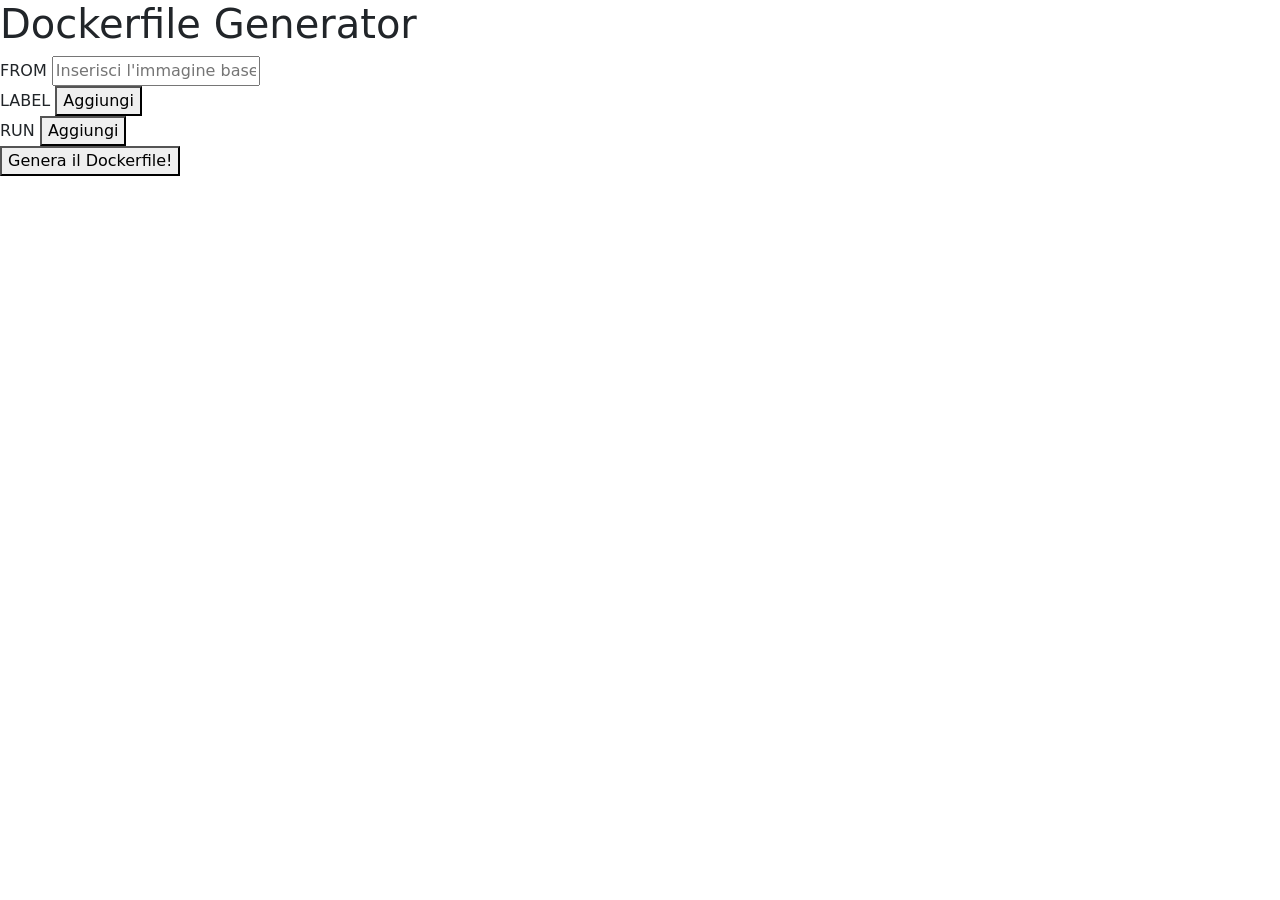
==== frontend/index.html @ 51da169c "Docker setup, base functions - Setup the docker container for the web-server. - Added the first base" ====
<!DOCTYPE html>
<html lang="it">

<head>
    <meta charset="utf-8" />
    <meta name="viewport" content="width=device-width, initial-scale=1" />
    <title>Dockerfile generator</title>

    <!-- CSS Bootstrap -->
    <link href="https://cdn.jsdelivr.net/npm/bootstrap@5.3.3/dist/css/bootstrap.min.css" rel="stylesheet"
        integrity="sha384-QWTKZyjpPEjISv5WaRU9OFeRpok6YctnYmDr5pNlyT2bRjXh0JMhjY6hW+ALEwIH" crossorigin="anonymous" />
</head>

<body>
    <h1>Dockerfile Generator</h1>
    <!-- TODO: cambiare localhost!!!-->
    <form id="dockerfileForm" method="POST" action="http://localhost:8080/DockerfileGenerator.php">

        <!-- FROM -->
        <div class="command">
            <label for="from">FROM </label>
            <input type="text" id="from" name="from" placeholder="Inserisci l'immagine base (es: ubuntu)" required>
            <br />
        </div>

        <!-- LABEL -->
        <div class="command" id="labelCommands">
            <label for="label">LABEL </label>
            <button id="addLabelbtn" type="button">Aggiungi</button><br>
        </div>

        <!-- RUN -->
        <div class="command" id="runCommands">
            <label for="run">RUN </label>
            <button id="addRunbtn" type="button">Aggiungi</button><br>
        </div>

        <!-- Conferma e submit -->
        <button type="submit">Genera il Dockerfile!</button>
    </form>

    <!-- jQuery -->
    <script src="https://code.jquery.com/jquery-3.6.0.min.js"></script>
    <!-- JS Bootstrap -->
    <script src="https://cdn.jsdelivr.net/npm/bootstrap@5.3.3/dist/js/bootstrap.bundle.min.js"
        integrity="sha384-YvpcrYf0tY3lHB60NNkmXc5s9fDVZLESaAA55NDzOxhy9GkcIdslK1eN7N6jIeHz"
        crossorigin="anonymous"></script>
    <!-- Gestione bottoni script -->
    <script src="script/buttonHandler.js"></script>
</body>

</html>
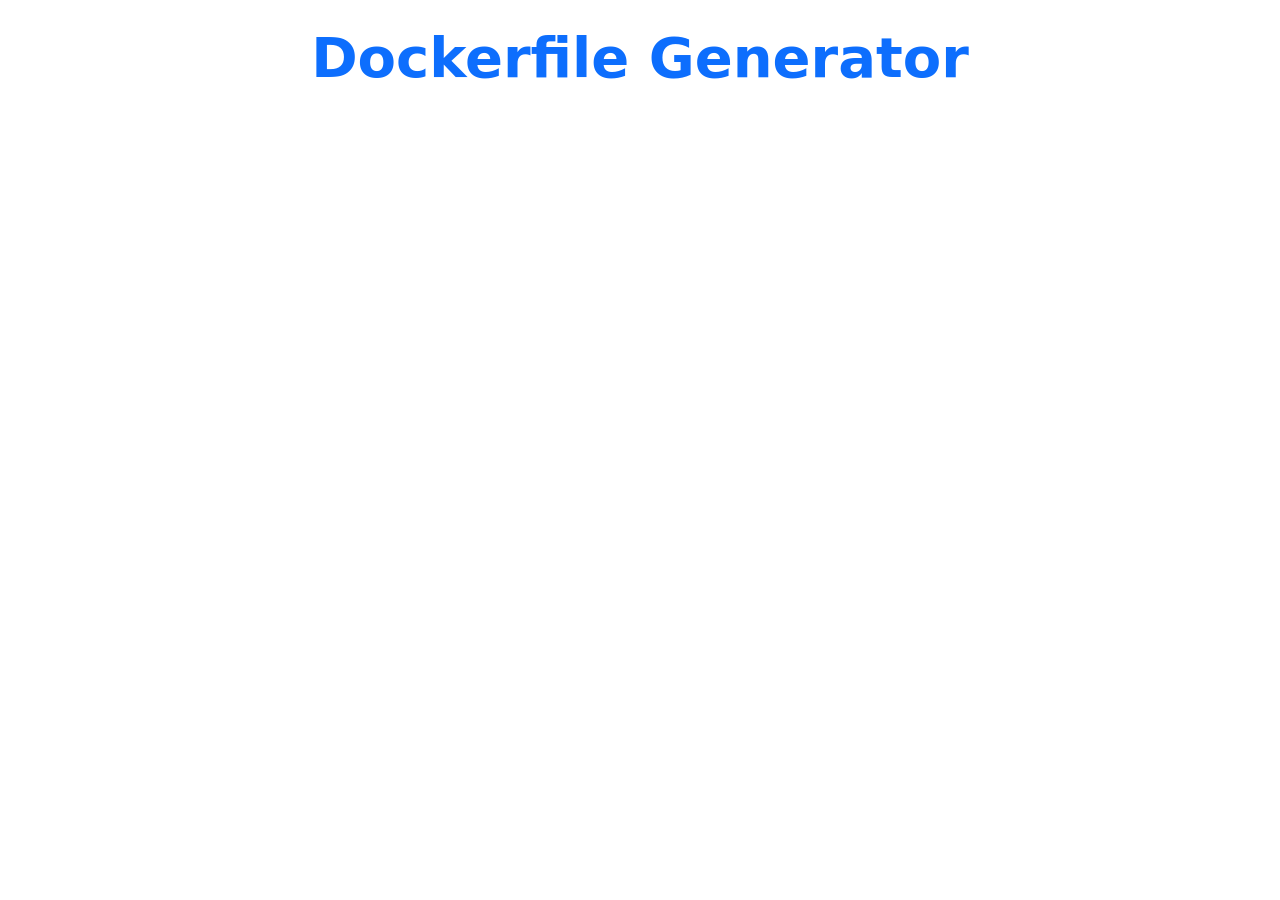
==== commit 65e1267b: "UI Enhancements, Additional Commands, and Code Modularization - Added CSS for Dockerfile generator p" ====
--- a/frontend/index.html
+++ b/frontend/index.html
@@ -9,35 +9,24 @@
     <!-- CSS Bootstrap -->
     <link href="https://cdn.jsdelivr.net/npm/bootstrap@5.3.3/dist/css/bootstrap.min.css" rel="stylesheet"
         integrity="sha384-QWTKZyjpPEjISv5WaRU9OFeRpok6YctnYmDr5pNlyT2bRjXh0JMhjY6hW+ALEwIH" crossorigin="anonymous" />
+    <!-- CSS dockerfile-generator -->
+    <link rel="stylesheet" href="css/dockerfile-gen-style.css">
 </head>
 
 <body>
-    <h1>Dockerfile Generator</h1>
-    <!-- TODO: cambiare localhost!!!-->
-    <form id="dockerfileForm" method="POST" action="http://localhost:8080/DockerfileGenerator.php">
 
-        <!-- FROM -->
-        <div class="command">
-            <label for="from">FROM </label>
-            <input type="text" id="from" name="from" placeholder="Inserisci l'immagine base (es: ubuntu)" required>
-            <br />
+    <div id="navbar-container"></div>
+
+    <div class="container mt-4 text-center">
+        <h1 class="display-4 title-text">Dockerfile Generator</h1>
+    </div>
+
+    <div class="container mt-4">
+        <div class="row">
+            <div class="col-md-6" id="form-container"></div>
+            <div class="col-md-6" id="preview-container"></div>
         </div>
-
-        <!-- LABEL -->
-        <div class="command" id="labelCommands">
-            <label for="label">LABEL </label>
-            <button id="addLabelbtn" type="button">Aggiungi</button><br>
-        </div>
-
-        <!-- RUN -->
-        <div class="command" id="runCommands">
-            <label for="run">RUN </label>
-            <button id="addRunbtn" type="button">Aggiungi</button><br>
-        </div>
-
-        <!-- Conferma e submit -->
-        <button type="submit">Genera il Dockerfile!</button>
-    </form>
+    </div>
 
     <!-- jQuery -->
     <script src="https://code.jquery.com/jquery-3.6.0.min.js"></script>
@@ -45,6 +34,8 @@
     <script src="https://cdn.jsdelivr.net/npm/bootstrap@5.3.3/dist/js/bootstrap.bundle.min.js"
         integrity="sha384-YvpcrYf0tY3lHB60NNkmXc5s9fDVZLESaAA55NDzOxhy9GkcIdslK1eN7N6jIeHz"
         crossorigin="anonymous"></script>
+    <!-- Caricamento elementi script -->
+    <script src="script/append.js"></script>
     <!-- Gestione bottoni script -->
     <script src="script/buttonHandler.js"></script>
 </body>
--- a/frontend/css/dockerfile-gen-style.css
+++ b/frontend/css/dockerfile-gen-style.css
@@ -0,0 +1,18 @@
+.preview-box,
+.form-box {
+    border-radius: 10px;
+    background-color: #f8f9fa;
+    padding: 20px;
+    height: 100%;
+    overflow-y: auto;
+    border: 2px solid #0d6efd;
+}
+
+.title-text {
+    font-weight: bold;
+    color: #0d6efd;
+}
+
+.navbar {
+    border-bottom: 1px solid #6c757d;
+}
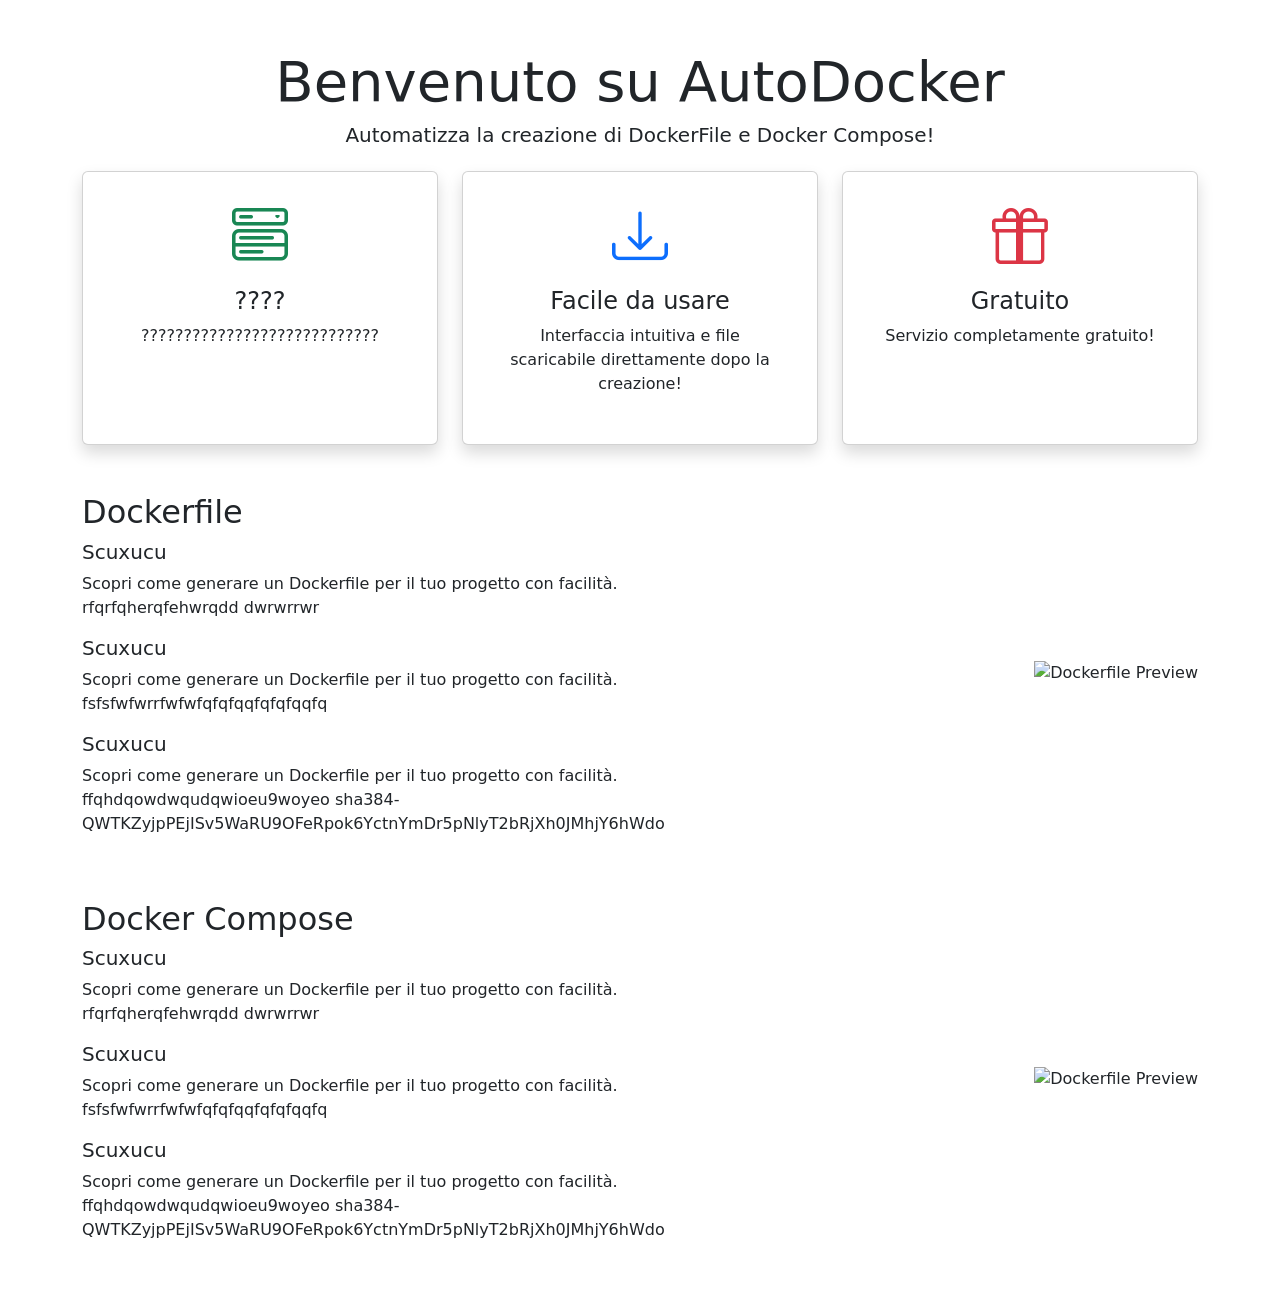
==== commit 5fb9c008: "Creation of front page, addition of the remaining Dockerfile commands - Created the front page of th" ====
--- a/frontend/index.html
+++ b/frontend/index.html
@@ -4,28 +4,114 @@
 <head>
     <meta charset="utf-8" />
     <meta name="viewport" content="width=device-width, initial-scale=1" />
-    <title>Dockerfile generator</title>
+    <title>Home - Dockerfile Generator</title>
+
+    <!-- Icona sito -->
+    <link rel="icon" type="image/x-icon" href="images/favicon.ico">
+    <link rel="icon" type="image/png" sizes="32x32" href="images/favicon-32x32.png">
+    <link rel="icon" type="image/png" sizes="16x16" href="images/favicon-16x16.png">
 
     <!-- CSS Bootstrap -->
     <link href="https://cdn.jsdelivr.net/npm/bootstrap@5.3.3/dist/css/bootstrap.min.css" rel="stylesheet"
         integrity="sha384-QWTKZyjpPEjISv5WaRU9OFeRpok6YctnYmDr5pNlyT2bRjXh0JMhjY6hW+ALEwIH" crossorigin="anonymous" />
-    <!-- CSS dockerfile-generator -->
-    <link rel="stylesheet" href="css/dockerfile-gen-style.css">
+    <link rel="stylesheet" href="https://cdn.jsdelivr.net/npm/bootstrap-icons/font/bootstrap-icons.css">
+    <!-- CSS index -->
+    <link rel="stylesheet" href="../assets/css/index-style.css">
+    <!-- CSS navbar -->
+    <link rel="stylesheet" href="../assets/css/navbar-style.css">
 </head>
 
 <body>
+    <div class="wrapper">
+        <div id="navbar-container"></div>
 
-    <div id="navbar-container"></div>
+        <div class="container mt-5 text-center content">
+            <h1 class="display-4 title-text">Benvenuto su AutoDocker</h1>
+            <h5 class="sub-text">Automatizza la creazione di DockerFile e Docker Compose!</h5>
+        </div>
 
-    <div class="container mt-4 text-center">
-        <h1 class="display-4 title-text">Dockerfile Generator</h1>
-    </div>
+        <div class="container mt-4 text-center">
+            <div class="row">
+                <div class="col-md-4">
+                    <div class="card shadow p-3 h-100">
+                        <div class="card-body">
+                            <i class="bi bi-menu-button-wide display-4 text-success"></i>
+                            <h4 class="mt-3">????</h4>
+                            <p class="flex-grow-1">????????????????????????????</p>
+                        </div>
+                    </div>
+                </div>
+                <div class="col-md-4">
+                    <div class="card shadow p-3 h-100">
+                        <div class="card-body d-flex flex-column">
+                            <i class="bi bi-download display-4 text-primary"></i>
+                            <h4 class="mt-3">Facile da usare</h4>
+                            <p class="flex-grow-1">Interfaccia intuitiva e file scaricabile direttamente dopo la
+                                creazione!</p>
+                        </div>
+                    </div>
+                </div>
+                <div class="col-md-4">
+                    <div class="card shadow p-3 h-100">
+                        <div class="card-body d-flex flex-column">
+                            <i class="bi bi-gift display-4 text-danger"></i>
+                            <h4 class="mt-3">Gratuito</h4>
+                            <p class="flex-grow-1">Servizio completamente gratuito!</p>
+                        </div>
+                    </div>
+                </div>
+            </div>
+        </div>
 
-    <div class="container mt-4">
-        <div class="row">
-            <div class="col-md-6" id="form-container"></div>
-            <div class="col-md-6" id="preview-container"></div>
+        <div class="container mt-5">
+            <div class="dockerfile row align-items-center">
+                
+                <div class="dockerfile-text col-md-6">
+                    <h2 class="main-sub-title">Dockerfile</h2>
+                    <h5 class="text">Scuxucu</h5>
+                    <p class="text">Scopri come generare un Dockerfile per il tuo progetto con facilità.
+                        rfqrfqherqfehwrqdd dwrwrrwr
+                    </p>
+                    <h5 class="text">Scuxucu</h5>
+                    <p class="text">Scopri come generare un Dockerfile per il tuo progetto con facilità.
+                        fsfsfwfwrrfwfwfqfqfqqfqfqfqqfq
+                    </p>
+                    <h5 class="text">Scuxucu</h5>
+                    <p class="text">Scopri come generare un Dockerfile per il tuo progetto con facilità.
+                        ffqhdqowdwqudqwioeu9woyeo sha384-QWTKZyjpPEjISv5WaRU9OFeRpok6YctnYmDr5pNlyT2bRjXh0JMhjY6hWdo
+                    </p>
+                </div>
+                <div class="col-md-6 text-end">
+                    <img src="images/code-example.png" alt="Dockerfile Preview" class="img-fluid"
+                        style="max-width: 80%;">
+                </div>
+            </div>
+
+            <div class="dockerfile row align-items-center mt-5 mb-5">
+                
+                <div class="dockerfile-text col-md-6">
+                    <h2 class="main-sub-title">Docker Compose</h2>
+                    <h5 class="text">Scuxucu</h5>
+                    <p class="text">Scopri come generare un Dockerfile per il tuo progetto con facilità.
+                        rfqrfqherqfehwrqdd dwrwrrwr
+                    </p>
+                    <h5 class="text">Scuxucu</h5>
+                    <p class="text">Scopri come generare un Dockerfile per il tuo progetto con facilità.
+                        fsfsfwfwrrfwfwfqfqfqqfqfqfqqfq
+                    </p>
+                    <h5 class="text">Scuxucu</h5>
+                    <p class="text">Scopri come generare un Dockerfile per il tuo progetto con facilità.
+                        ffqhdqowdwqudqwioeu9woyeo sha384-QWTKZyjpPEjISv5WaRU9OFeRpok6YctnYmDr5pNlyT2bRjXh0JMhjY6hWdo
+                    </p>
+                </div>
+                <div class="col-md-6 text-end">
+                    <img src="images/code-example.png" alt="Dockerfile Preview" class="img-fluid"
+                        style="max-width: 80%;">
+                </div>
+            </div>
         </div>
+
+        <div id="footer-container"></div>
     </div>
 
     <!-- jQuery -->
@@ -35,9 +121,8 @@
         integrity="sha384-YvpcrYf0tY3lHB60NNkmXc5s9fDVZLESaAA55NDzOxhy9GkcIdslK1eN7N6jIeHz"
         crossorigin="anonymous"></script>
     <!-- Caricamento elementi script -->
-    <script src="script/append.js"></script>
-    <!-- Gestione bottoni script -->
-    <script src="script/buttonHandler.js"></script>
+    <!-- TODO: Creare index-presenter.js -->
+    <script src="script/dockerfile-gen-presenter.js "></script>
 </body>
 
 </html>
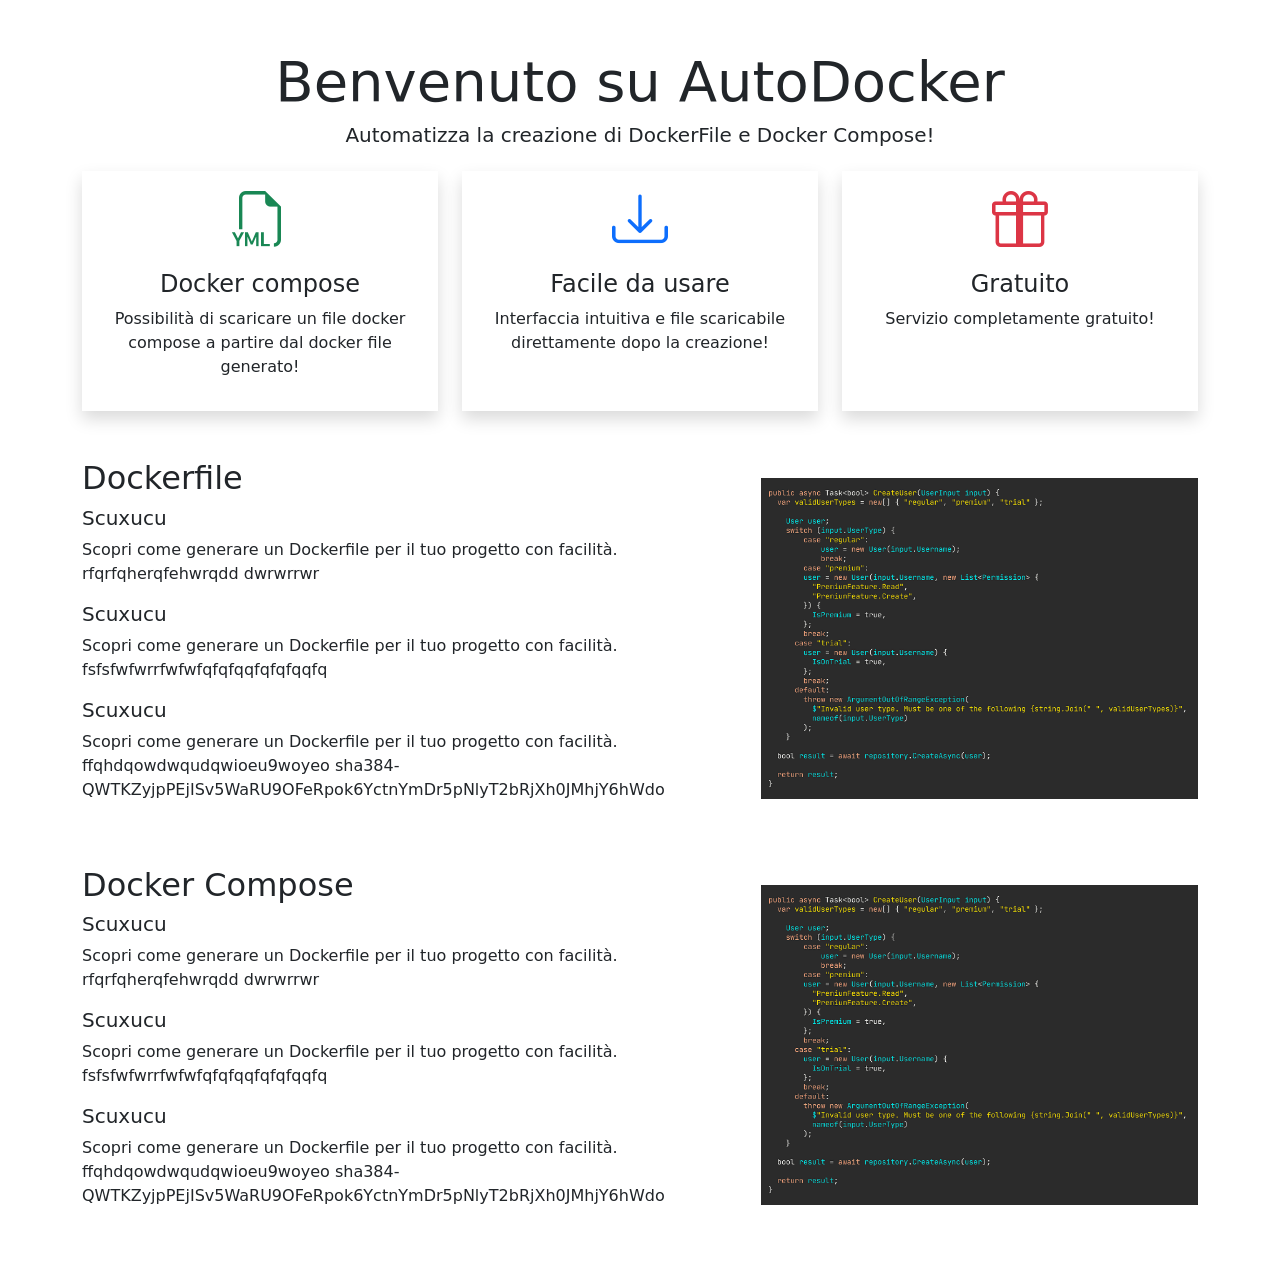
==== commit c2b73bf7: "General graphic bug fixes - Fixed bug where some of the page will remain in light mode when dark mod" ====
--- a/frontend/index.html
+++ b/frontend/index.html
@@ -19,6 +19,8 @@
     <link rel="stylesheet" href="../assets/css/index-style.css">
     <!-- CSS navbar -->
     <link rel="stylesheet" href="../assets/css/navbar-style.css">
+    <!-- CSS footer -->
+    <link rel="stylesheet" href="../assets/css/footer-style.css">
 </head>
 
 <body>
@@ -33,16 +35,16 @@
         <div class="container mt-4 text-center">
             <div class="row">
                 <div class="col-md-4">
-                    <div class="card shadow p-3 h-100">
+                    <div class="product-card shadow p-3 h-100">
                         <div class="card-body">
-                            <i class="bi bi-menu-button-wide display-4 text-success"></i>
-                            <h4 class="mt-3">????</h4>
-                            <p class="flex-grow-1">????????????????????????????</p>
+                            <i class="bi bi-filetype-yml display-4 text-success"></i>
+                            <h4 class="mt-3">Docker compose</h4>
+                            <p class="flex-grow-1">Possibilità di scaricare un file docker compose a partire dal docker file generato!</p>
                         </div>
                     </div>
                 </div>
                 <div class="col-md-4">
-                    <div class="card shadow p-3 h-100">
+                    <div class="product-card shadow p-3 h-100">
                         <div class="card-body d-flex flex-column">
                             <i class="bi bi-download display-4 text-primary"></i>
                             <h4 class="mt-3">Facile da usare</h4>
@@ -52,7 +54,7 @@
                     </div>
                 </div>
                 <div class="col-md-4">
-                    <div class="card shadow p-3 h-100">
+                    <div class="product-card shadow p-3 h-100">
                         <div class="card-body d-flex flex-column">
                             <i class="bi bi-gift display-4 text-danger"></i>
                             <h4 class="mt-3">Gratuito</h4>
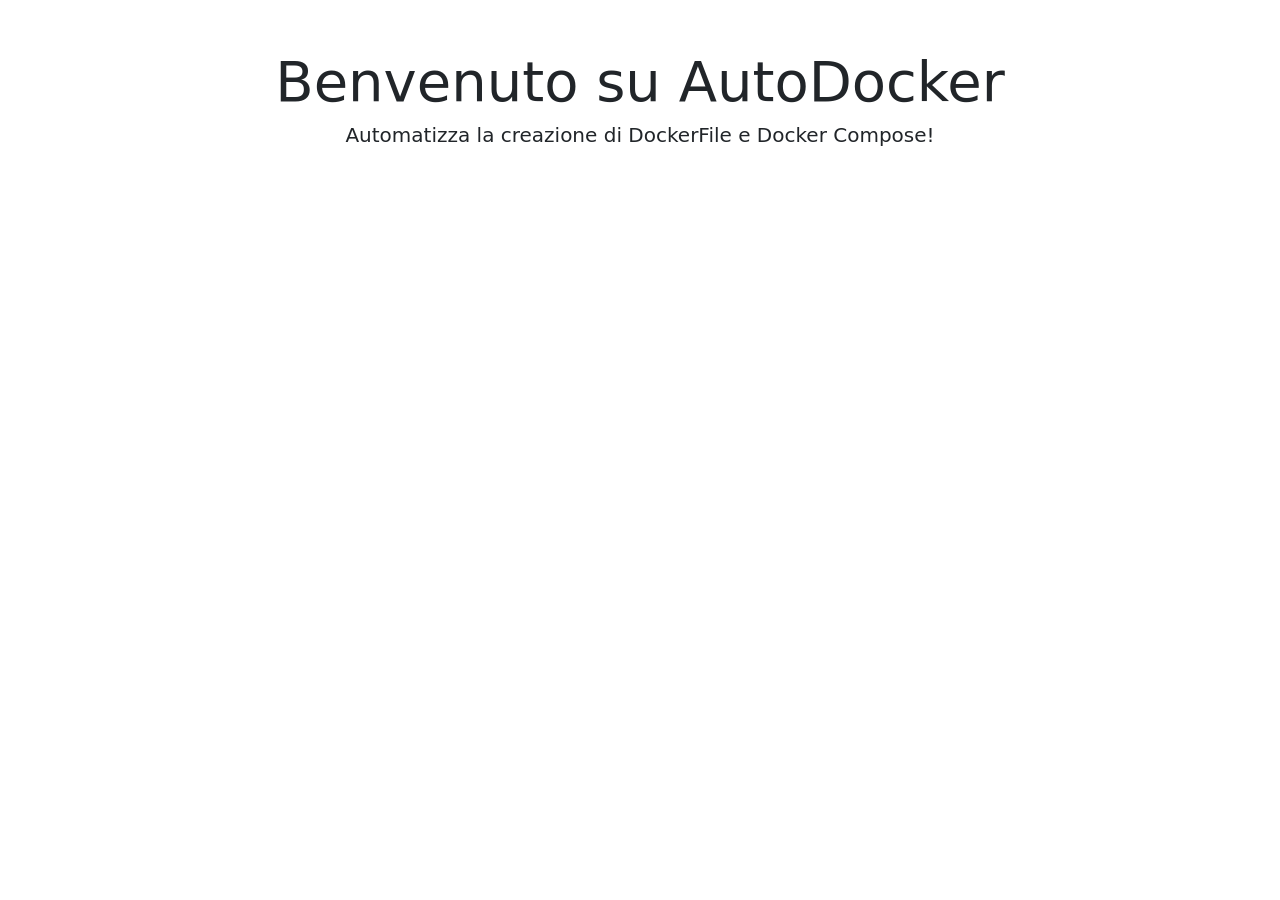
==== commit 30f55769: "Implemented docker-compose feature - Added the possibility to generate and download a docker-compose" ====
--- a/frontend/index.html
+++ b/frontend/index.html
@@ -33,84 +33,11 @@
         </div>
 
         <div class="container mt-4 text-center">
-            <div class="row">
-                <div class="col-md-4">
-                    <div class="product-card shadow p-3 h-100">
-                        <div class="card-body">
-                            <i class="bi bi-filetype-yml display-4 text-success"></i>
-                            <h4 class="mt-3">Docker compose</h4>
-                            <p class="flex-grow-1">Possibilità di scaricare un file docker compose a partire dal docker file generato!</p>
-                        </div>
-                    </div>
-                </div>
-                <div class="col-md-4">
-                    <div class="product-card shadow p-3 h-100">
-                        <div class="card-body d-flex flex-column">
-                            <i class="bi bi-download display-4 text-primary"></i>
-                            <h4 class="mt-3">Facile da usare</h4>
-                            <p class="flex-grow-1">Interfaccia intuitiva e file scaricabile direttamente dopo la
-                                creazione!</p>
-                        </div>
-                    </div>
-                </div>
-                <div class="col-md-4">
-                    <div class="product-card shadow p-3 h-100">
-                        <div class="card-body d-flex flex-column">
-                            <i class="bi bi-gift display-4 text-danger"></i>
-                            <h4 class="mt-3">Gratuito</h4>
-                            <p class="flex-grow-1">Servizio completamente gratuito!</p>
-                        </div>
-                    </div>
-                </div>
-            </div>
+            <div class="row" id="cards-container"></div>
         </div>
 
         <div class="container mt-5">
-            <div class="dockerfile row align-items-center">
-                
-                <div class="dockerfile-text col-md-6">
-                    <h2 class="main-sub-title">Dockerfile</h2>
-                    <h5 class="text">Scuxucu</h5>
-                    <p class="text">Scopri come generare un Dockerfile per il tuo progetto con facilità.
-                        rfqrfqherqfehwrqdd dwrwrrwr
-                    </p>
-                    <h5 class="text">Scuxucu</h5>
-                    <p class="text">Scopri come generare un Dockerfile per il tuo progetto con facilità.
-                        fsfsfwfwrrfwfwfqfqfqqfqfqfqqfq
-                    </p>
-                    <h5 class="text">Scuxucu</h5>
-                    <p class="text">Scopri come generare un Dockerfile per il tuo progetto con facilità.
-                        ffqhdqowdwqudqwioeu9woyeo sha384-QWTKZyjpPEjISv5WaRU9OFeRpok6YctnYmDr5pNlyT2bRjXh0JMhjY6hWdo
-                    </p>
-                </div>
-                <div class="col-md-6 text-end">
-                    <img src="images/code-example.png" alt="Dockerfile Preview" class="img-fluid"
-                        style="max-width: 80%;">
-                </div>
-            </div>
-
-            <div class="dockerfile row align-items-center mt-5 mb-5">
-                
-                <div class="dockerfile-text col-md-6">
-                    <h2 class="main-sub-title">Docker Compose</h2>
-                    <h5 class="text">Scuxucu</h5>
-                    <p class="text">Scopri come generare un Dockerfile per il tuo progetto con facilità.
-                        rfqrfqherqfehwrqdd dwrwrrwr
-                    </p>
-                    <h5 class="text">Scuxucu</h5>
-                    <p class="text">Scopri come generare un Dockerfile per il tuo progetto con facilità.
-                        fsfsfwfwrrfwfwfqfqfqqfqfqfqqfq
-                    </p>
-                    <h5 class="text">Scuxucu</h5>
-                    <p class="text">Scopri come generare un Dockerfile per il tuo progetto con facilità.
-                        ffqhdqowdwqudqwioeu9woyeo sha384-QWTKZyjpPEjISv5WaRU9OFeRpok6YctnYmDr5pNlyT2bRjXh0JMhjY6hWdo
-                    </p>
-                </div>
-                <div class="col-md-6 text-end">
-                    <img src="images/code-example.png" alt="Dockerfile Preview" class="img-fluid"
-                        style="max-width: 80%;">
-                </div>
-            </div>
+            <div id="descriptions-container"></div>
         </div>
 
         <div id="footer-container"></div>
@@ -122,9 +49,9 @@
     <script src="https://cdn.jsdelivr.net/npm/bootstrap@5.3.3/dist/js/bootstrap.bundle.min.js"
         integrity="sha384-YvpcrYf0tY3lHB60NNkmXc5s9fDVZLESaAA55NDzOxhy9GkcIdslK1eN7N6jIeHz"
         crossorigin="anonymous"></script>
-    <!-- Caricamento elementi script -->
-    <!-- TODO: Creare index-presenter.js -->
-    <script src="script/dockerfile-gen-presenter.js "></script>
+
+    <!-- Presenter -->
+    <script src="script/index-presenter.js "></script>
 </body>
 
 </html>
